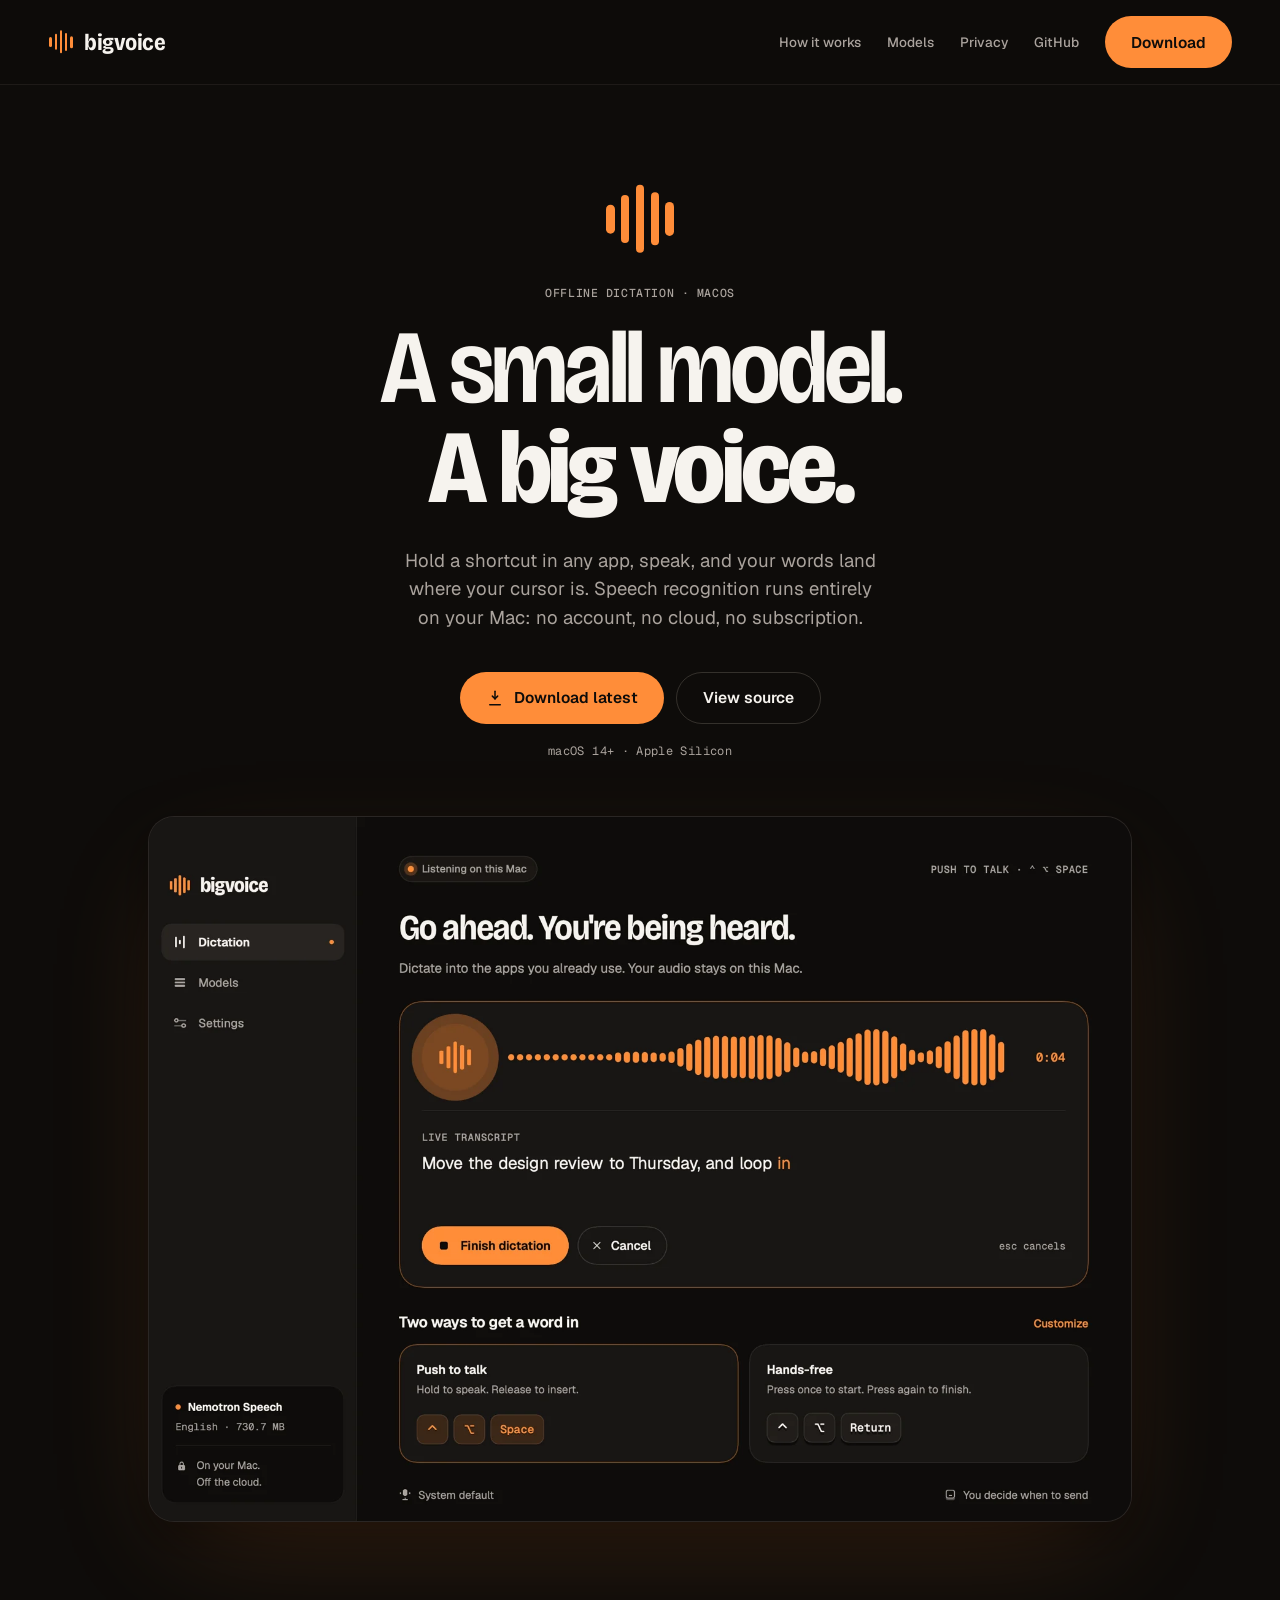
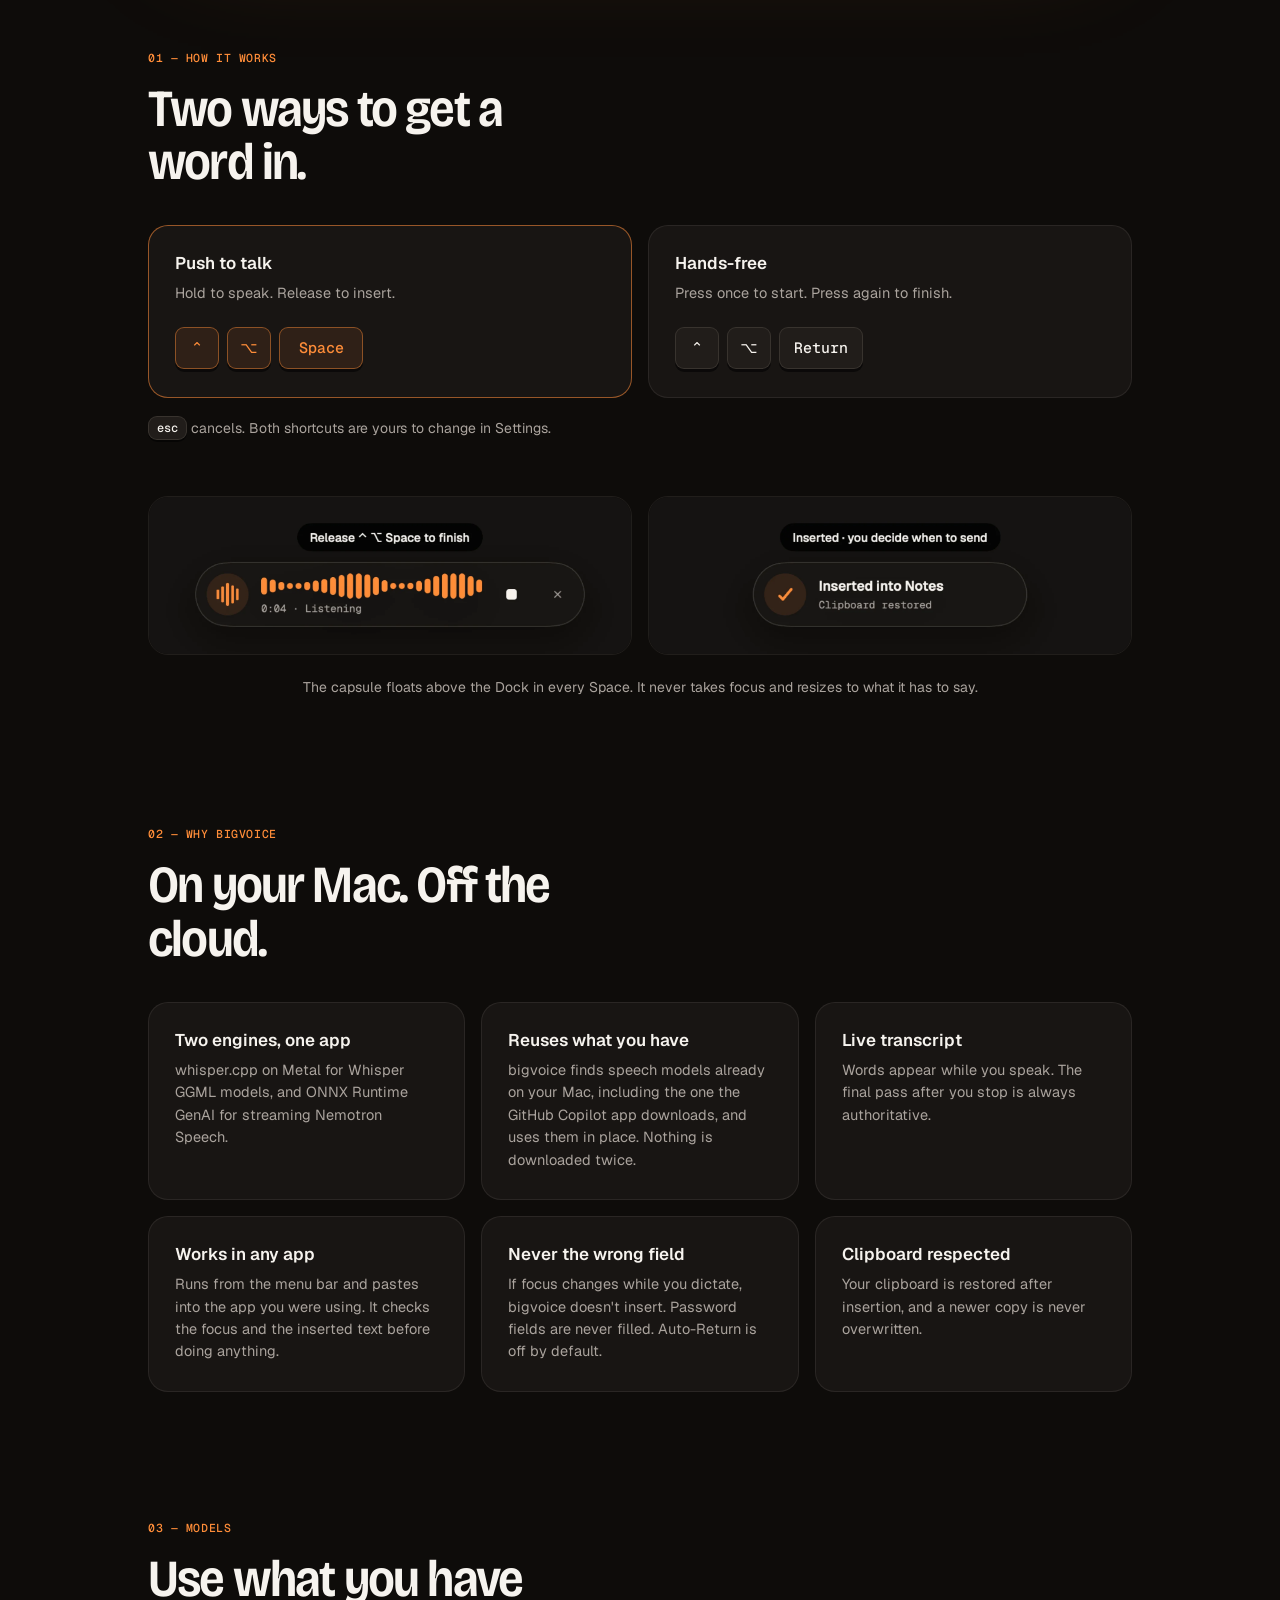
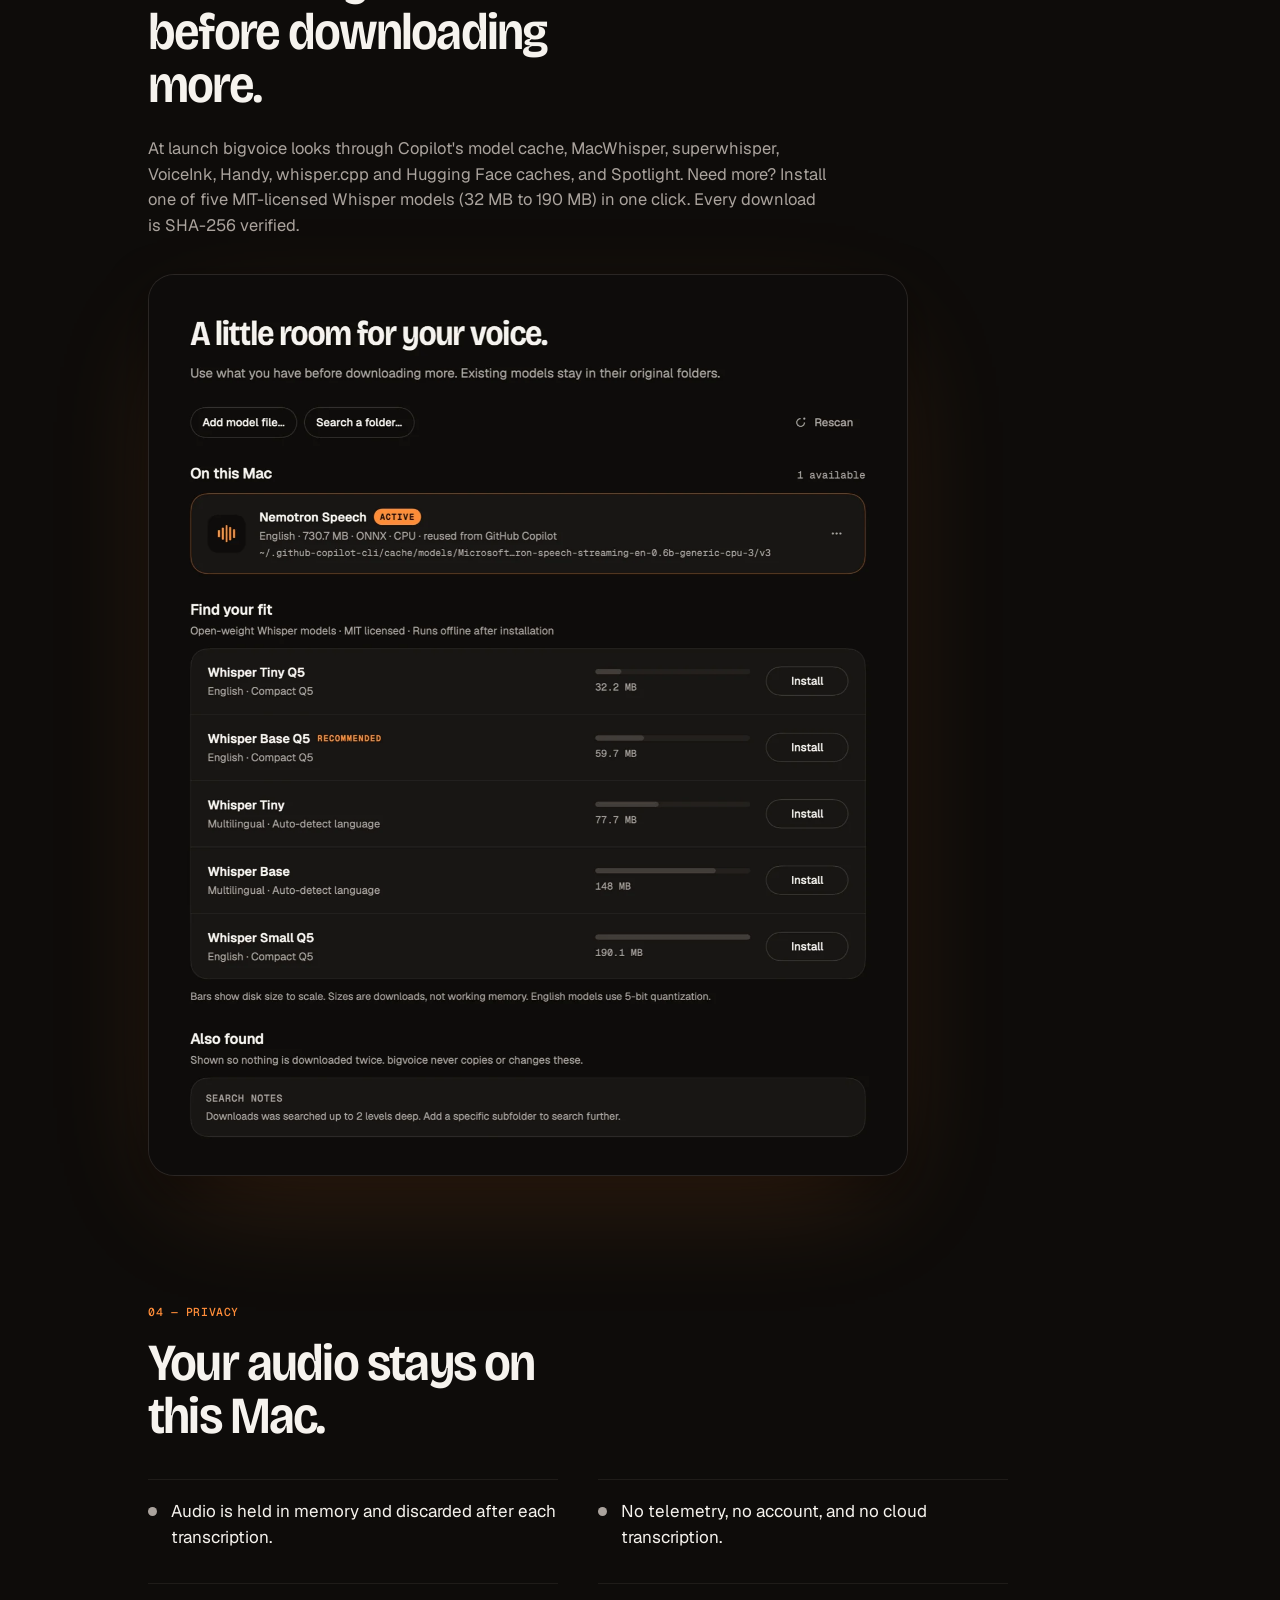
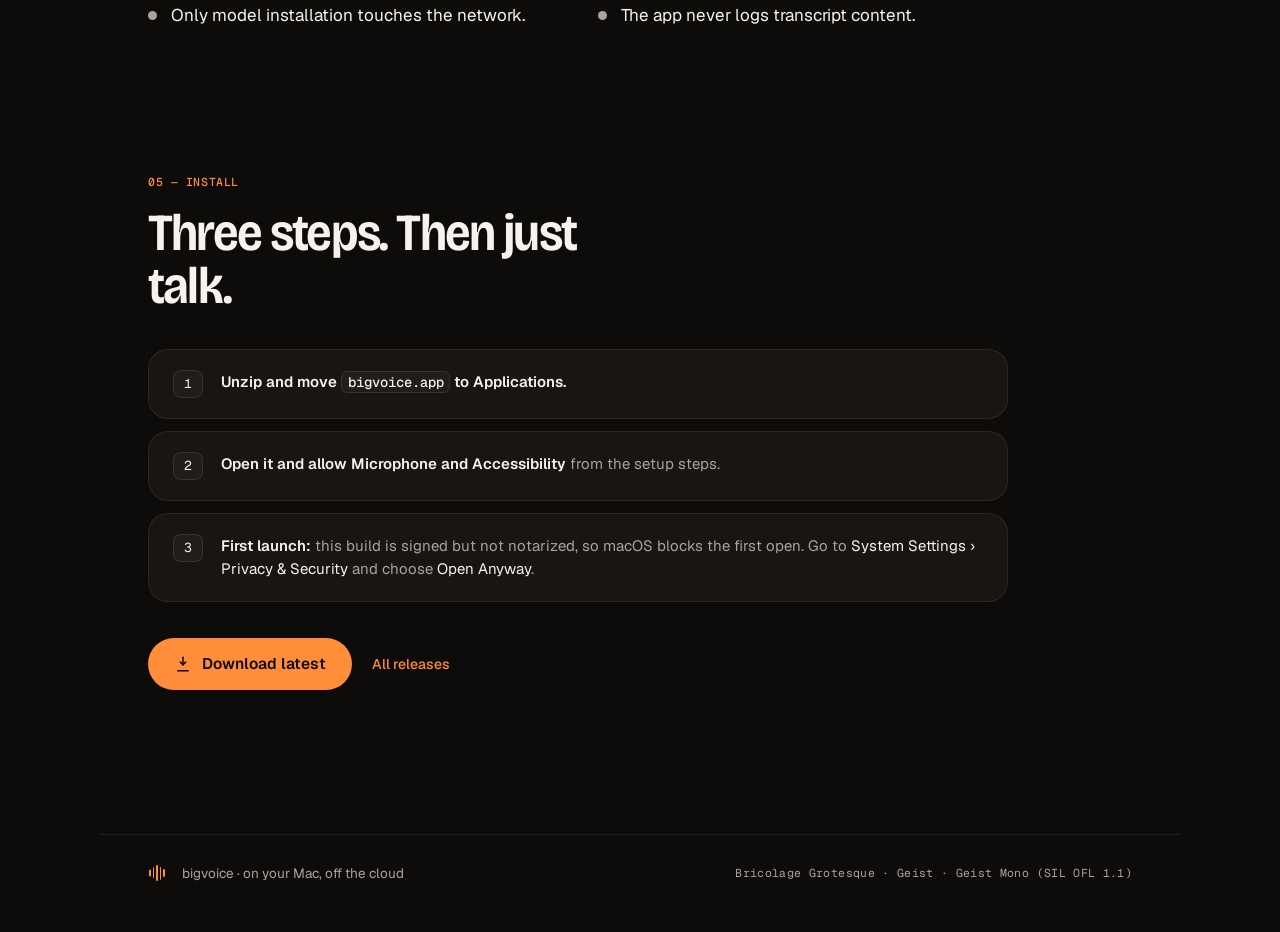
==== docs/index.html @ e7873ea7 "docs: add bigvoice landing page for GitHub Pages Brand system V2 on the web: warm dark, Signal orang" ====
<!doctype html>
<html lang="en">
<head>
<meta charset="utf-8">
<meta name="viewport" content="width=device-width, initial-scale=1">
<title>bigvoice · Offline dictation for macOS</title>
<meta name="description" content="A small model. A big voice. Native, offline dictation for macOS. Speech recognition runs entirely on your Mac: no account, no cloud, no subscription.">
<meta name="theme-color" content="#0E0C0A">
<meta property="og:title" content="bigvoice · A small model. A big voice.">
<meta property="og:description" content="Native, offline dictation for macOS. No account, no cloud, no subscription.">
<meta property="og:image" content="https://promptclickrun.github.io/bigvoice/img/dictation-listening.webp">
<meta property="og:type" content="website">
<link rel="icon" href="favicon.svg" type="image/svg+xml">
<link rel="preload" href="fonts/BricolageGrotesque-Variable.ttf" as="font" type="font/ttf" crossorigin>
<link rel="preload" href="fonts/Geist-Variable.ttf" as="font" type="font/ttf" crossorigin>
<link rel="stylesheet" href="style.css">
</head>
<body>
<header class="top">
  <a class="brand" href="./" aria-label="bigvoice home">
    <span class="mark mark--sm" aria-hidden="true"><i></i><i></i><i></i><i></i><i></i></span>
    <span class="wordmark">bigvoice</span>
  </a>
  <nav class="top-nav" aria-label="Page">
    <a href="#how">How it works</a>
    <a href="#models">Models</a>
    <a href="#privacy">Privacy</a>
    <a href="https://github.com/promptclickrun/bigvoice">GitHub</a>
    <a class="btn btn--primary btn--nav" data-download data-short href="https://github.com/promptclickrun/bigvoice/releases/latest">Download</a>
  </nav>
</header>

<main>
  <section class="hero">
    <div class="hero-mark mark mark--xl" data-mark aria-hidden="true"><i></i><i></i><i></i><i></i><i></i></div>
    <p class="eyebrow">Offline dictation · macOS</p>
    <h1>A small model.<br><span class="loud">A big voice.</span></h1>
    <p class="lede">Hold a shortcut in any app, speak, and your words land where your cursor is. Speech recognition runs entirely on your Mac: no account, no cloud, no subscription.</p>

    <div class="cta">
      <a class="btn btn--primary" id="download" href="https://github.com/promptclickrun/bigvoice/releases/latest" data-state="idle">
        <svg class="ico" viewBox="0 0 24 24" aria-hidden="true"><rect x="11" y="2" width="2" height="12" rx="1"/><rect x="11" y="7" width="2" height="7" rx="1" transform="rotate(45 12 13)"/><rect x="11" y="7" width="2" height="7" rx="1" transform="rotate(-45 12 13)"/><rect x="4" y="20" width="16" height="2" rx="1"/></svg>
        <span>Download latest</span>
      </a>
      <a class="btn btn--outline" href="https://github.com/promptclickrun/bigvoice">View source</a>
    </div>
    <p class="meta mono" id="release-meta">macOS 14+ · Apple Silicon</p>
  </section>

  <section class="shot">
    <picture>
      <img src="img/dictation-listening.webp" width="1600" height="1147" alt="The bigvoice window while listening: a live orange waveform, a 0:04 timer, and the live transcript with the newest word in orange.">
    </picture>
  </section>

  <section class="section" id="how">
    <p class="kicker mono">01 — How it works</p>
    <h2>Two ways to get a word in.</h2>
    <div class="cards two">
      <article class="card card--active">
        <h3>Push to talk</h3>
        <p>Hold to speak. Release to insert.</p>
        <div class="keys"><kbd class="on">⌃</kbd><kbd class="on">⌥</kbd><kbd class="on wide">Space</kbd></div>
      </article>
      <article class="card">
        <h3>Hands-free</h3>
        <p>Press once to start. Press again to finish.</p>
        <div class="keys"><kbd>⌃</kbd><kbd>⌥</kbd><kbd class="wide">Return</kbd></div>
      </article>
    </div>
    <p class="note"><kbd class="sm">esc</kbd> cancels. Both shortcuts are yours to change in Settings.</p>

    <figure class="capsules">
      <img src="img/capsule-listening.webp" width="1600" height="521" loading="lazy" alt="The floating capsule while listening, with live orange bars and a 0:04 timer.">
      <img src="img/capsule-done.webp" width="1600" height="521" loading="lazy" alt="The floating capsule after delivery, with a check mark.">
      <figcaption>The capsule floats above the Dock in every Space. It never takes focus and resizes to what it has to say.</figcaption>
    </figure>
  </section>

  <section class="section">
    <p class="kicker mono">02 — Why bigvoice</p>
    <h2>On your Mac. Off the cloud.</h2>
    <div class="cards three">
      <article class="card">
        <h3>Two engines, one app</h3>
        <p>whisper.cpp on Metal for Whisper GGML models, and ONNX Runtime GenAI for streaming Nemotron Speech.</p>
      </article>
      <article class="card">
        <h3>Reuses what you have</h3>
        <p>bigvoice finds speech models already on your Mac, including the one the GitHub Copilot app downloads, and uses them in place. Nothing is downloaded twice.</p>
      </article>
      <article class="card">
        <h3>Live transcript</h3>
        <p>Words appear while you speak. The final pass after you stop is always authoritative.</p>
      </article>
      <article class="card">
        <h3>Works in any app</h3>
        <p>Runs from the menu bar and pastes into the app you were using. It checks the focus and the inserted text before doing anything.</p>
      </article>
      <article class="card">
        <h3>Never the wrong field</h3>
        <p>If focus changes while you dictate, bigvoice doesn't insert. Password fields are never filled. Auto-Return is off by default.</p>
      </article>
      <article class="card">
        <h3>Clipboard respected</h3>
        <p>Your clipboard is restored after insertion, and a newer copy is never overwritten.</p>
      </article>
    </div>
  </section>

  <section class="section" id="models">
    <p class="kicker mono">03 — Models</p>
    <h2>Use what you have before downloading more.</h2>
    <p class="body">At launch bigvoice looks through Copilot's model cache, MacWhisper, superwhisper, VoiceInk, Handy, whisper.cpp and Hugging Face caches, and Spotlight. Need more? Install one of five MIT-licensed Whisper models (32 MB to 190 MB) in one click. Every download is SHA-256 verified.</p>
    <div class="shot shot--inset">
      <img src="img/models-full.webp" width="1348" height="1600" loading="lazy" alt="The bigvoice Models page: a model already on this Mac and a catalog of Whisper models with disk sizes drawn to scale.">
    </div>
  </section>

  <section class="section" id="privacy">
    <p class="kicker mono">04 — Privacy</p>
    <h2>Your audio stays on this Mac.</h2>
    <ul class="facts">
      <li><span class="dot" aria-hidden="true"></span>Audio is held in memory and discarded after each transcription.</li>
      <li><span class="dot" aria-hidden="true"></span>No telemetry, no account, and no cloud transcription.</li>
      <li><span class="dot" aria-hidden="true"></span>Only model installation touches the network.</li>
      <li><span class="dot" aria-hidden="true"></span>The app never logs transcript content.</li>
    </ul>
  </section>

  <section class="section install" id="install">
    <p class="kicker mono">05 — Install</p>
    <h2>Three steps. Then just talk.</h2>
    <ol class="steps">
      <li><span class="n mono">1</span><div><strong>Unzip and move <code>bigvoice.app</code> to Applications.</strong></div></li>
      <li><span class="n mono">2</span><div><strong>Open it and allow Microphone and Accessibility</strong> from the setup steps.</div></li>
      <li><span class="n mono">3</span><div><strong>First launch:</strong> this build is signed but not notarized, so macOS blocks the first open. Go to <em>System Settings › Privacy &amp; Security</em> and choose <em>Open Anyway</em>.</div></li>
    </ol>
    <div class="cta cta--center">
      <a class="btn btn--primary" data-download href="https://github.com/promptclickrun/bigvoice/releases/latest">
        <svg class="ico" viewBox="0 0 24 24" aria-hidden="true"><rect x="11" y="2" width="2" height="12" rx="1"/><rect x="11" y="7" width="2" height="7" rx="1" transform="rotate(45 12 13)"/><rect x="11" y="7" width="2" height="7" rx="1" transform="rotate(-45 12 13)"/><rect x="4" y="20" width="16" height="2" rx="1"/></svg>
        <span>Download latest</span>
      </a>
      <a class="link" href="https://github.com/promptclickrun/bigvoice/releases">All releases</a>
    </div>
  </section>
</main>

<footer class="foot">
  <span class="mark mark--xs" aria-hidden="true"><i></i><i></i><i></i><i></i><i></i></span>
  <span>bigvoice · on your Mac, off the cloud</span>
  <span class="mono dim">Bricolage Grotesque · Geist · Geist Mono (SIL OFL 1.1)</span>
</footer>

<script src="app.js" defer></script>
</body>
</html>
---- docs/style.css ----
/* bigvoice brand & interface system V2 — web rendition.
   Warm dark. One loud color: if something is orange, something is listening. */

@font-face { font-family: "Bricolage Grotesque"; src: url("fonts/BricolageGrotesque-Variable.ttf") format("truetype"); font-weight: 200 800; font-stretch: 75% 100%; font-display: swap; }
@font-face { font-family: "Geist"; src: url("fonts/Geist-Variable.ttf") format("truetype"); font-weight: 100 900; font-display: swap; }
@font-face { font-family: "Geist Mono"; src: url("fonts/GeistMono-Variable.ttf") format("truetype"); font-weight: 100 900; font-display: swap; }

:root {
  --ink: #0E0C0A;
  --char: #181513;
  --surface: #211D1A;
  --stone: #AAA39D;
  --paper: #F6F3EE;
  --signal: #FF8D39;
  --line-07: rgba(255, 240, 220, .07);
  --line-08: rgba(255, 240, 220, .08);
  --line-10: rgba(255, 240, 220, .10);
  --line-16: rgba(255, 240, 220, .16);
  --swell: cubic-bezier(.2, .8, .2, 1);
  --settle: cubic-bezier(.3, .7, .4, 1);
  --hush: cubic-bezier(.4, 0, 1, 1);
  --display: "Bricolage Grotesque", system-ui, sans-serif;
  --ui: "Geist", system-ui, sans-serif;
  --mono: "Geist Mono", ui-monospace, SFMono-Regular, Menlo, monospace;
  --max: 1080px;
}

* { box-sizing: border-box; }
html { background: var(--ink); color-scheme: dark; scroll-behavior: smooth; }
body { margin: 0; background: var(--ink); color: var(--paper); font: 400 16px/1.55 var(--ui); -webkit-font-smoothing: antialiased; }
a { color: var(--signal); text-decoration: none; transition: color .3s ease; }
a:hover { color: var(--paper); }
::selection { background: var(--signal); color: var(--ink); }
img { display: block; max-width: 100%; height: auto; }
code { font: 500 .92em var(--mono); background: var(--surface); border: 1px solid var(--line-10); border-radius: 6px; padding: .08em .4em; }
.mono { font-family: var(--mono); }
.dim { color: var(--stone); }
:focus-visible { outline: 2px solid var(--signal); outline-offset: 3px; border-radius: 8px; }

/* ---------- The mark: five rounded bars. bar .11 · gap .085 · dot .38 ---------- */
.mark { --s: 32px; position: relative; display: inline-block; width: var(--s); height: var(--s); flex: none; }
.mark i {
  position: absolute; top: 50%; background: var(--signal);
  width: calc(var(--s) * .11); border-radius: 999px;
  left: calc(var(--s) * (.055 + var(--n) * .195));
  height: calc(var(--s) * .9 * var(--p)); transform: translateY(-50%);
  transition: all .56s var(--swell); transition-delay: calc(var(--n) * 28ms);
}
.mark i:nth-child(1) { --n: 0; --p: .42; }
.mark i:nth-child(2) { --n: 1; --p: .7; }
.mark i:nth-child(3) { --n: 2; --p: 1; }
.mark i:nth-child(4) { --n: 3; --p: .78; }
.mark i:nth-child(5) { --n: 4; --p: .5; }
.mark--xs { --s: 18px; }
.mark--sm { --s: 26px; }
.mark--xl { --s: 76px; }

/* Idle is a closed dot; listening opens into the five-bar profile. */
.hero-mark i { left: calc(var(--s) * .31); width: calc(var(--s) * .38); height: calc(var(--s) * .38); opacity: 0; }
.hero-mark i:nth-child(3) { opacity: 1; }
.hero-mark.is-open i, .hero-mark.is-listening i { left: calc(var(--s) * (.055 + var(--n) * .195)); width: calc(var(--s) * .11); height: calc(var(--s) * .9 * var(--p)); opacity: 1; }
@keyframes level { 0%,100% { transform: translateY(-50%) scaleY(1); } 50% { transform: translateY(-50%) scaleY(.55); } }
.hero-mark.is-listening i { animation: level .9s var(--swell) infinite; animation-delay: calc(var(--n) * -170ms); }
.btn--nav { height: 36px; padding: 0 16px; font-size: 13.5px; }

/* ---------- Header ---------- */
.top { position: sticky; top: 0; z-index: 10; display: flex; align-items: center; justify-content: space-between; gap: 24px;
  padding: 16px clamp(20px, 5vw, 48px); background: rgba(14, 12, 10, .82); backdrop-filter: blur(14px); -webkit-backdrop-filter: blur(14px);
  border-bottom: 1px solid var(--line-07); }
.brand { display: flex; align-items: center; gap: 10px; color: var(--paper); }
.wordmark { font: 700 23px/1 var(--display); font-stretch: 88%; letter-spacing: -.02em; }
.top-nav { display: flex; align-items: center; gap: 26px; font: 500 13.5px var(--ui); }
.top-nav a:not(.btn) { color: var(--stone); }
.top-nav a:hover { color: var(--paper); }

/* ---------- Hero ---------- */
main { max-width: var(--max); margin: 0 auto; padding: 0 clamp(20px, 5vw, 48px); }
.hero { text-align: center; padding: clamp(48px, 8vw, 96px) 0 56px; display: flex; flex-direction: column; align-items: center; }
.hero-mark { margin-bottom: 28px; }
.eyebrow, .kicker { font: 500 11.5px var(--mono); letter-spacing: .05em; text-transform: uppercase; color: var(--stone); margin: 0 0 18px; }
.kicker { color: var(--signal); }
h1 { font-family: var(--display); font-weight: 620; font-stretch: 90%; font-size: clamp(48px, 9vw, 104px); line-height: .96; letter-spacing: -.035em; margin: 0; }
h1 .loud { font-weight: 800; }
.lede { max-width: 34em; text-wrap: balance; margin: 28px auto 0; color: var(--stone); font-size: clamp(16px, 1.8vw, 18.5px); }

.cta { display: flex; gap: 12px; flex-wrap: wrap; justify-content: center; align-items: center; margin-top: 40px; }
.btn { display: inline-flex; align-items: center; gap: 10px; height: 52px; padding: 0 26px; border-radius: 999px;
  font: 600 15.5px var(--ui); transition: transform .18s var(--hush), background .3s ease, color .3s ease, border-color .3s ease; }
.btn:active { transform: scale(.97); }
.btn--primary { background: var(--signal); color: var(--ink); }
.btn--primary:hover { color: var(--ink); background: #ff9b52; }
.btn--outline { border: 1px solid var(--line-16); color: var(--paper); }
.btn--outline:hover { background: rgba(255, 240, 220, .06); color: var(--paper); }
.ico { width: 18px; height: 18px; fill: currentColor; }
.ico rect { transition: transform .5s var(--swell); }
.btn--primary:hover .ico rect:not(:last-child) { transform: translateY(3px); }
.btn--primary:hover .ico rect:nth-child(2) { transform: translateY(3px) rotate(45deg); transform-origin: 12px 13px; }
.btn--primary:hover .ico rect:nth-child(3) { transform: translateY(3px) rotate(-45deg); transform-origin: 12px 13px; }
.meta { margin: 18px 0 0; font-size: 12px; color: var(--stone); letter-spacing: .03em; }
.link { font: 500 14px var(--ui); padding: 0 8px; }

/* ---------- Screens ---------- */
.shot { border-radius: 26px; overflow: hidden; border: 1px solid var(--line-08); background: var(--char);
  box-shadow: 0 40px 120px -30px rgba(255, 141, 57, .18), 0 14px 40px rgba(0, 0, 0, .5); }
.shot--inset { margin-top: 36px; max-width: 760px; }

/* ---------- Sections ---------- */
.section { padding: clamp(80px, 11vw, 128px) 0 0; }
h2 { font-family: var(--display); font-weight: 620; font-stretch: 90%; font-size: clamp(32px, 5vw, 52px); line-height: 1.02; letter-spacing: -.035em; margin: 0 0 36px; max-width: 16ch; }
h3 { font: 600 17px/1.3 var(--ui); margin: 0 0 8px; }
.body { color: var(--stone); max-width: 680px; font-size: 16.5px; margin: -12px 0 0; }

.cards { display: grid; gap: 16px; }
.cards.two { grid-template-columns: repeat(2, 1fr); }
.cards.three { grid-template-columns: repeat(3, 1fr); }
.card { background: var(--char); border: 1px solid var(--line-08); border-radius: 20px; padding: 26px 26px 28px;
  transition: border-color .34s var(--settle), transform .34s var(--settle); }
.card p { margin: 0; color: var(--stone); font-size: 14.5px; }
.card:hover { border-color: var(--line-16); }
.card--active { border-color: rgba(255, 141, 57, .55); }

.keys { display: flex; gap: 8px; margin-top: 22px; }
kbd { display: inline-grid; place-items: center; min-width: 44px; height: 42px; padding: 0 12px; border-radius: 9px;
  font: 500 15px var(--mono); color: var(--paper); background: var(--surface); border: 1px solid var(--line-10);
  box-shadow: 0 3px 0 rgba(0, 0, 0, .55); font-family: system-ui, var(--mono); }
kbd.wide { font-family: var(--mono); min-width: 84px; }
kbd.on { color: var(--signal); border-color: rgba(255, 141, 57, .45); background: rgba(255, 141, 57, .1); }
kbd.sm { min-width: 0; height: 24px; padding: 0 8px; font: 500 12px var(--mono); box-shadow: 0 2px 0 rgba(0,0,0,.55); vertical-align: 1px; }
.note { color: var(--stone); font-size: 14px; margin: 18px 0 0; }

.capsules { margin: 56px 0 0; display: grid; grid-template-columns: 1fr 1fr; gap: 16px; }
.capsules img { border-radius: 20px; border: 1px solid var(--line-08); }
.capsules figcaption { grid-column: 1 / -1; color: var(--stone); font-size: 14px; text-align: center; margin-top: 6px; }

.facts { list-style: none; padding: 0; margin: 0; display: grid; grid-template-columns: 1fr 1fr; gap: 14px 40px; max-width: 860px; }
.facts li { display: flex; gap: 14px; align-items: baseline; font-size: 17px; padding: 18px 0; border-top: 1px solid var(--line-07); }
.facts .dot { width: 9px; height: 9px; border-radius: 50%; background: var(--stone); flex: none; transform: translateY(-1px); }

.steps { list-style: none; padding: 0; margin: 0; display: grid; gap: 12px; max-width: 860px; }
.steps li { display: flex; gap: 18px; align-items: flex-start; background: var(--char); border: 1px solid var(--line-08); border-radius: 20px; padding: 20px 24px; color: var(--stone); font-size: 15px; }
.steps strong { color: var(--paper); font-weight: 600; }
.steps em { font-style: normal; color: var(--paper); }
.steps .n { flex: none; width: 30px; height: 28px; display: grid; place-items: center; border-radius: 8px; background: var(--surface); border: 1px solid var(--line-10); color: var(--paper); font-size: 13px; }
.cta--center { justify-content: flex-start; margin-top: 36px; }

.foot { max-width: var(--max); margin: clamp(96px, 12vw, 144px) auto 0; padding: 28px clamp(20px, 5vw, 48px) 48px; border-top: 1px solid var(--line-07);
  display: flex; flex-wrap: wrap; align-items: center; gap: 12px 16px; color: var(--stone); font-size: 13.5px; }
.foot .mono { margin-left: auto; font-size: 11.5px; letter-spacing: .03em; }

/* ---------- Page arrival: Settle, opacity + 14px rise ---------- */
@keyframes settle { from { opacity: 0; transform: translateY(14px); } to { opacity: 1; transform: none; } }
.hero > *, .shot { animation: settle .34s var(--settle) both; }
.hero > :nth-child(2) { animation-delay: .04s; } .hero > :nth-child(3) { animation-delay: .08s; }
.hero > :nth-child(4) { animation-delay: .12s; } .hero > :nth-child(5) { animation-delay: .16s; }
.hero > :nth-child(6), .shot { animation-delay: .2s; }

@media (max-width: 860px) {
  .cards.three { grid-template-columns: 1fr 1fr; }
  .top-nav a:not(.btn) { display: none; }
}
@media (max-width: 600px) {
  .cards.two, .cards.three, .capsules, .facts { grid-template-columns: 1fr; }
  .shot { border-radius: 18px; }
  .foot .mono { margin-left: 0; }
}
@media (prefers-reduced-motion: reduce) {
  *, *::before, *::after { animation-duration: .15s !important; animation-delay: 0s !important; transition-duration: .15s !important; transition-delay: 0s !important; }
  html { scroll-behavior: auto; }
}
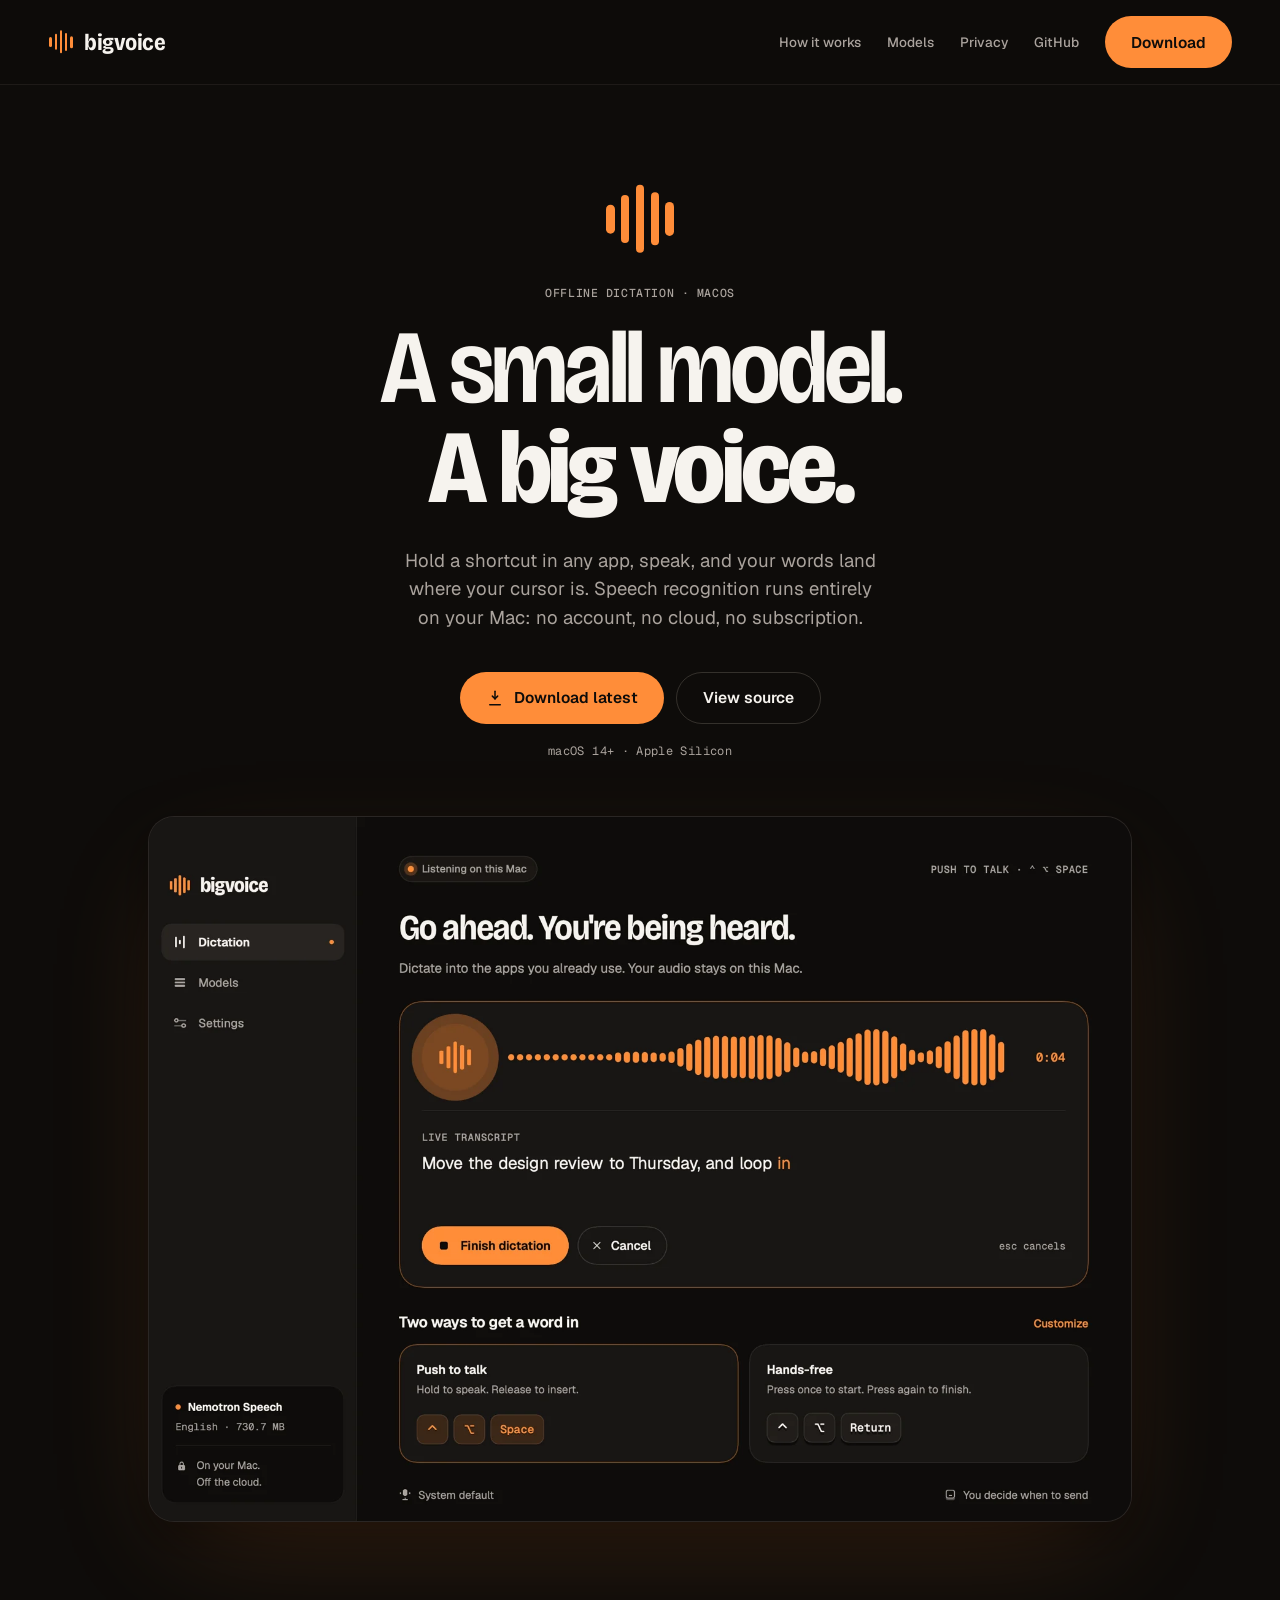
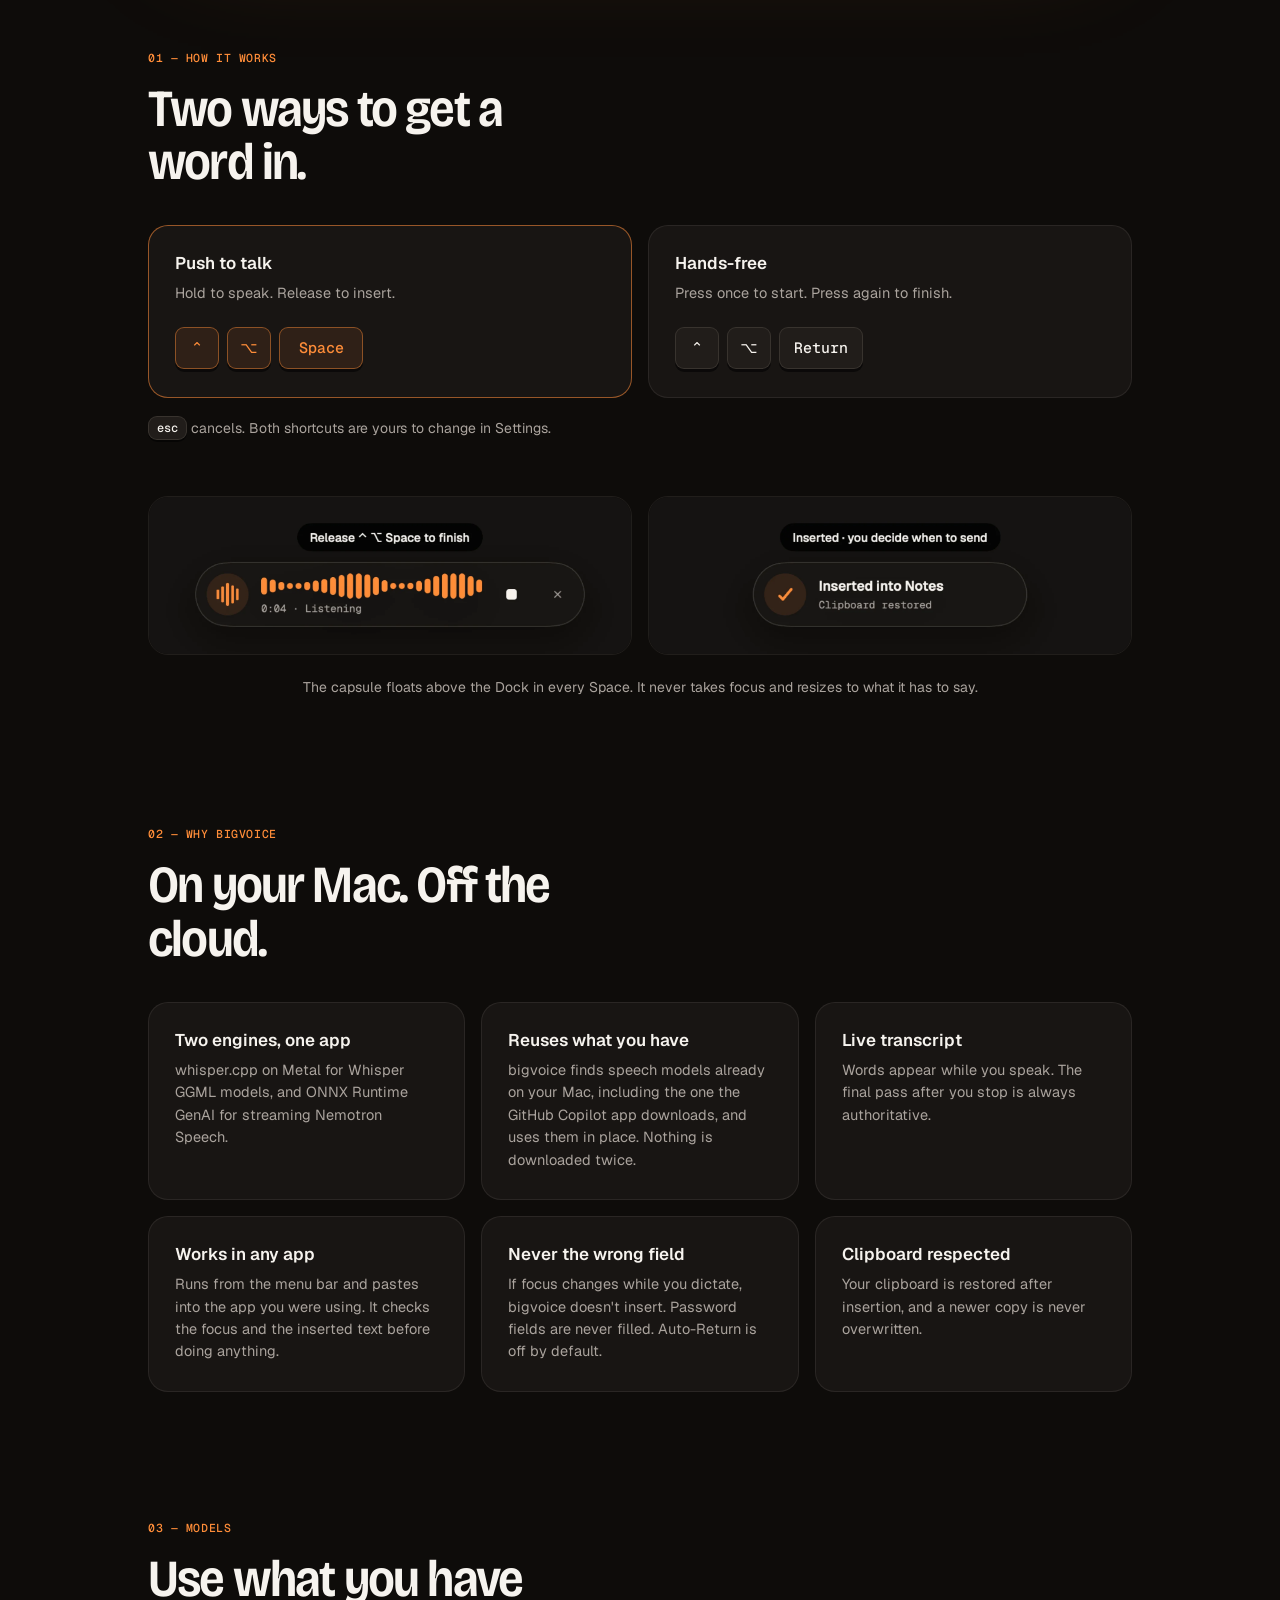
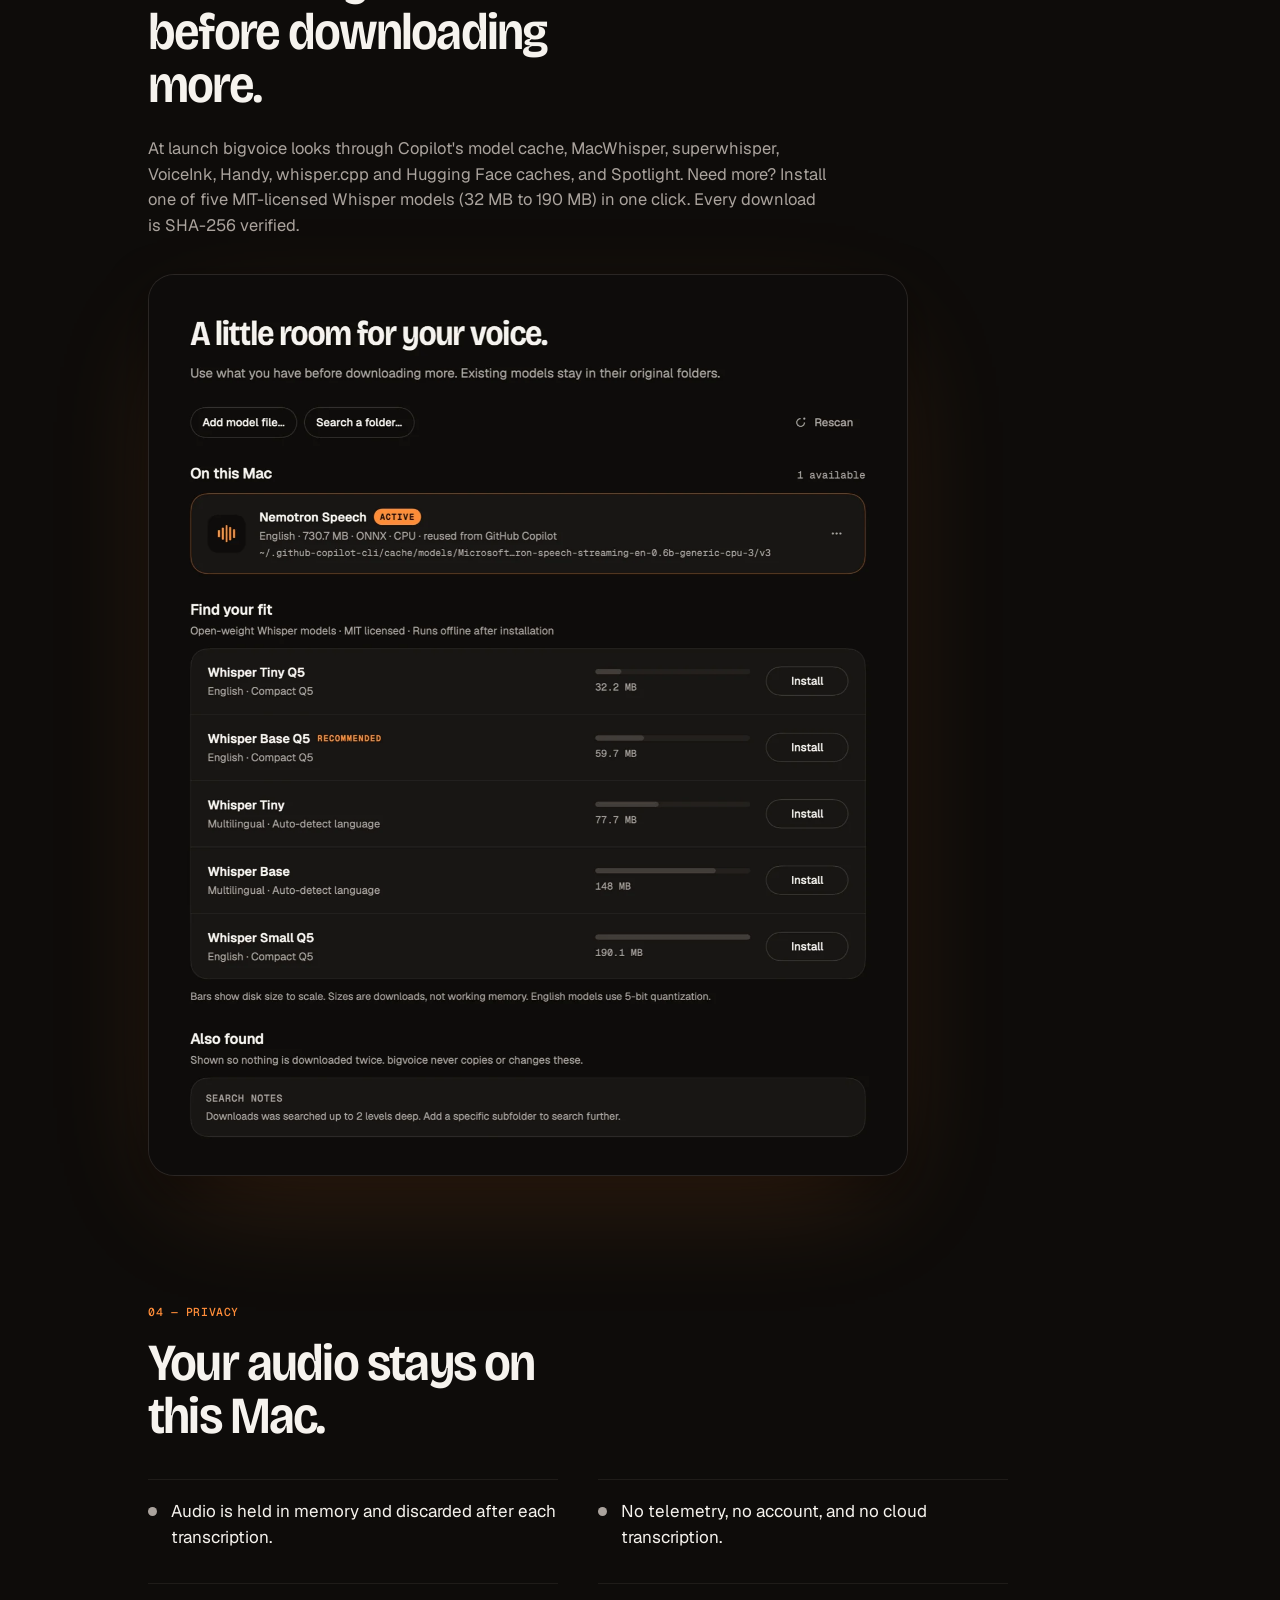
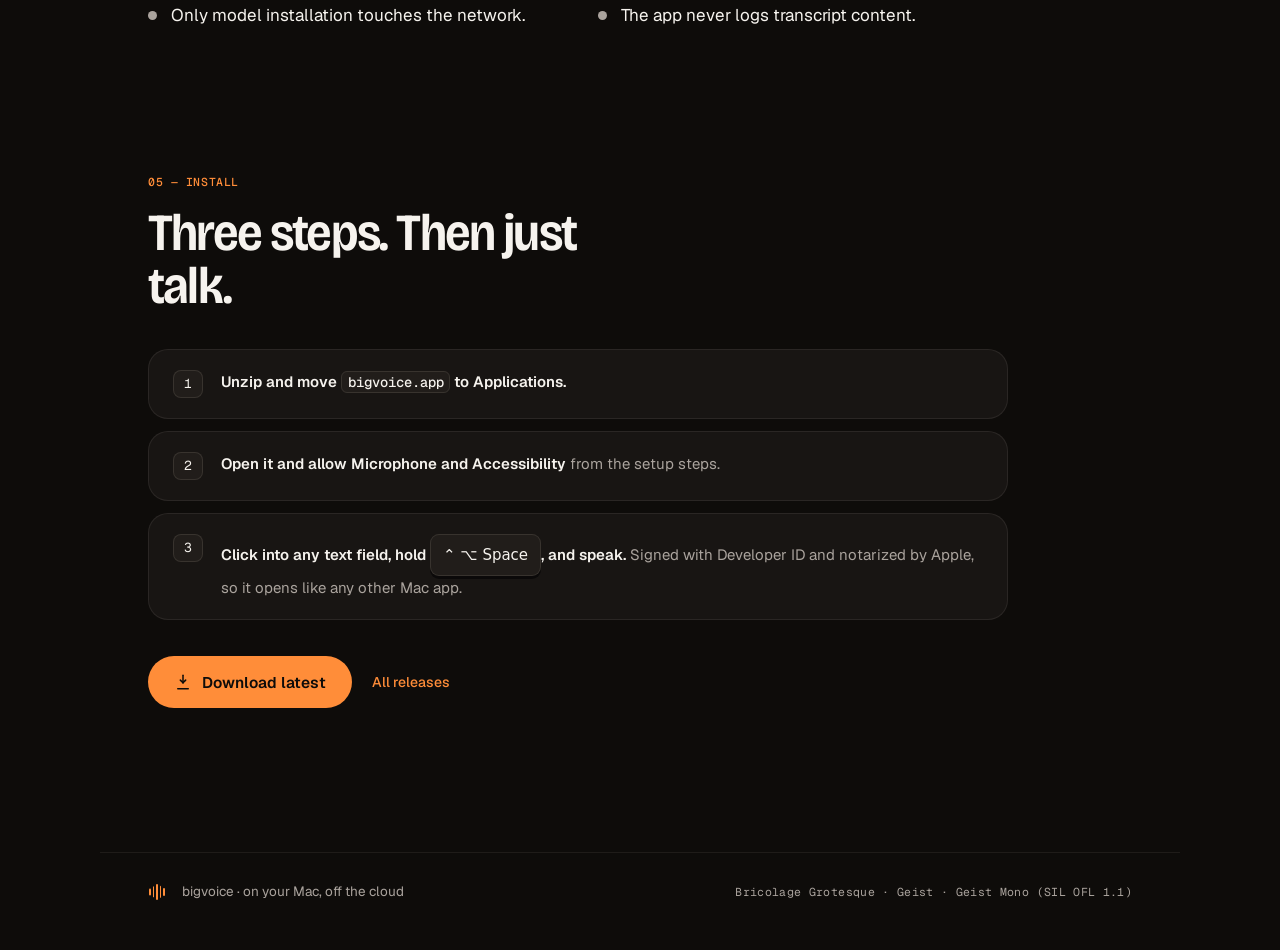
==== commit 0670a84a: "bigvoice 1.1.1: Xcode build, Developer ID signing, notarization - build-app.sh builds with xcodebuil" ====
--- a/docs/index.html
+++ b/docs/index.html
@@ -134,7 +134,7 @@
     <ol class="steps">
       <li><span class="n mono">1</span><div><strong>Unzip and move <code>bigvoice.app</code> to Applications.</strong></div></li>
       <li><span class="n mono">2</span><div><strong>Open it and allow Microphone and Accessibility</strong> from the setup steps.</div></li>
-      <li><span class="n mono">3</span><div><strong>First launch:</strong> this build is signed but not notarized, so macOS blocks the first open. Go to <em>System Settings › Privacy &amp; Security</em> and choose <em>Open Anyway</em>.</div></li>
+      <li><span class="n mono">3</span><div><strong>Click into any text field, hold <kbd>⌃ ⌥ Space</kbd>, and speak.</strong> Signed with Developer ID and notarized by Apple, so it opens like any other Mac app.</div></li>
     </ol>
     <div class="cta cta--center">
       <a class="btn btn--primary" data-download href="https://github.com/promptclickrun/bigvoice/releases/latest">
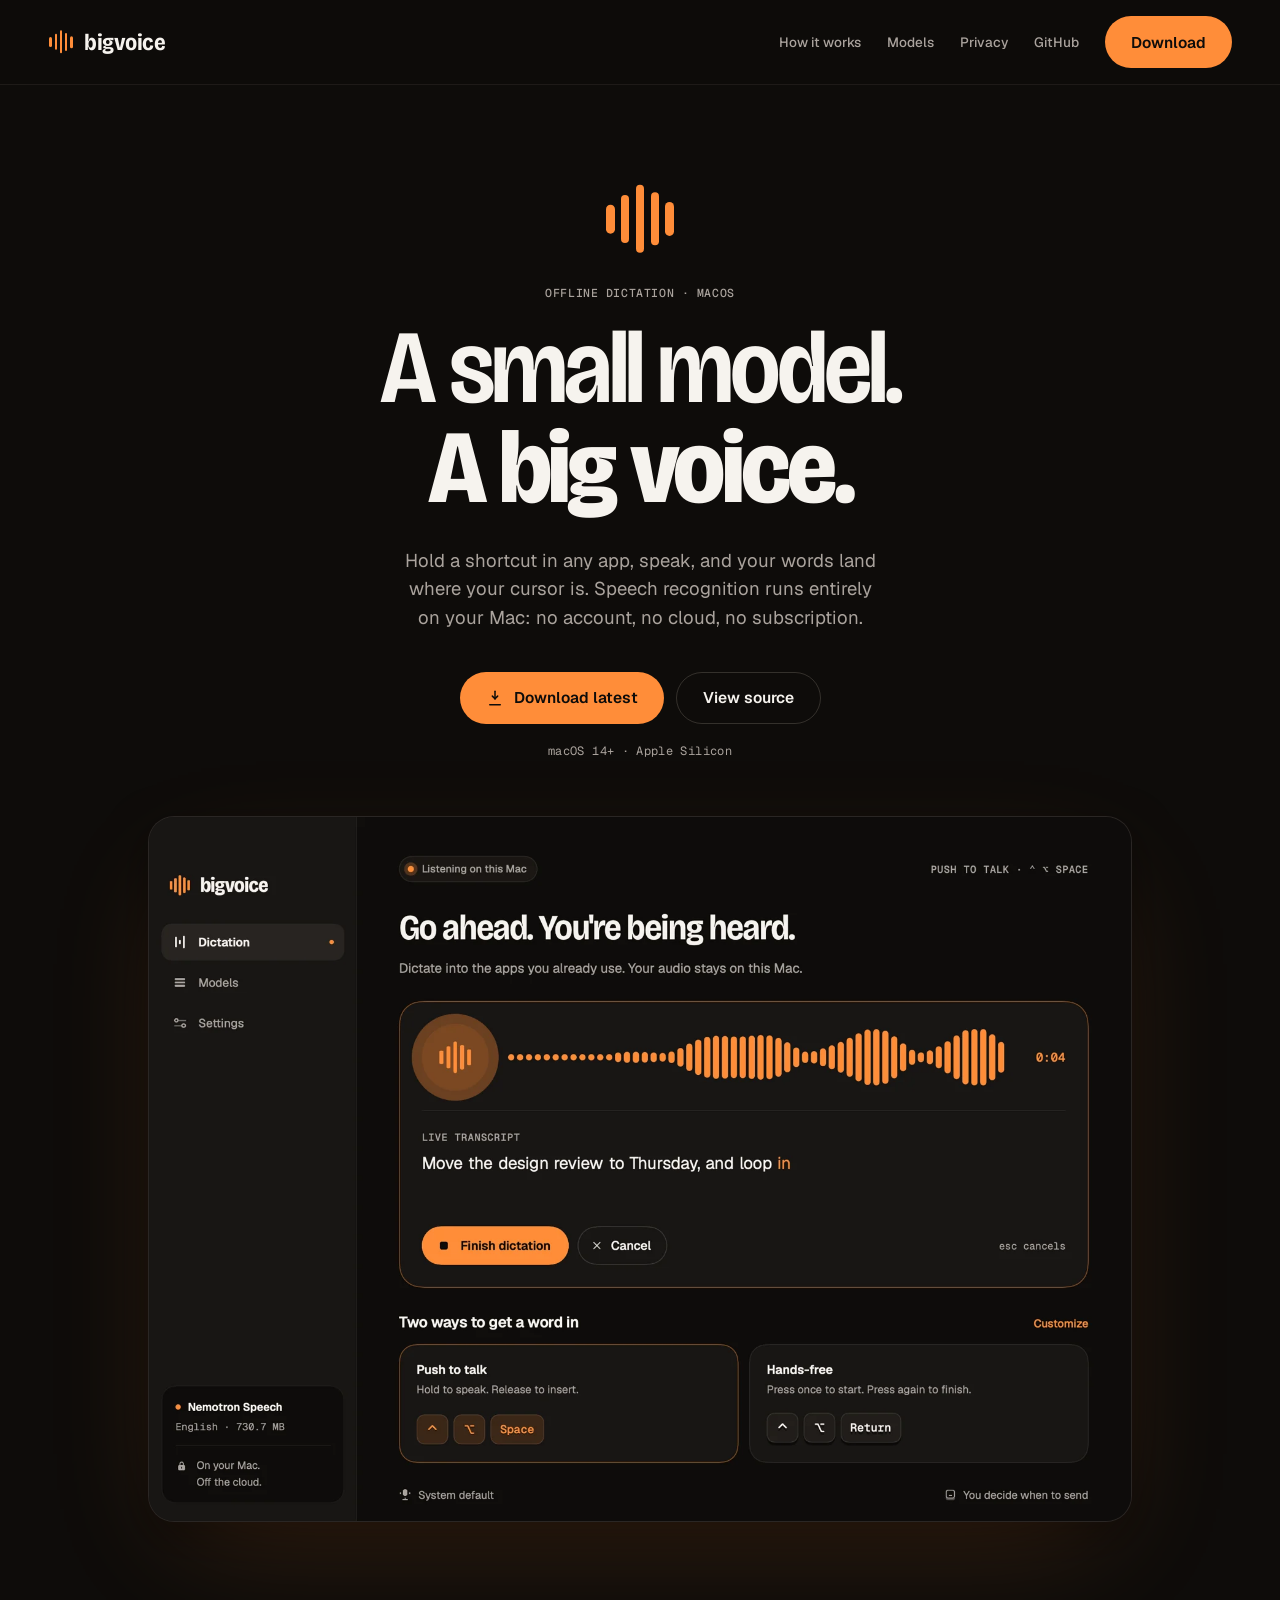
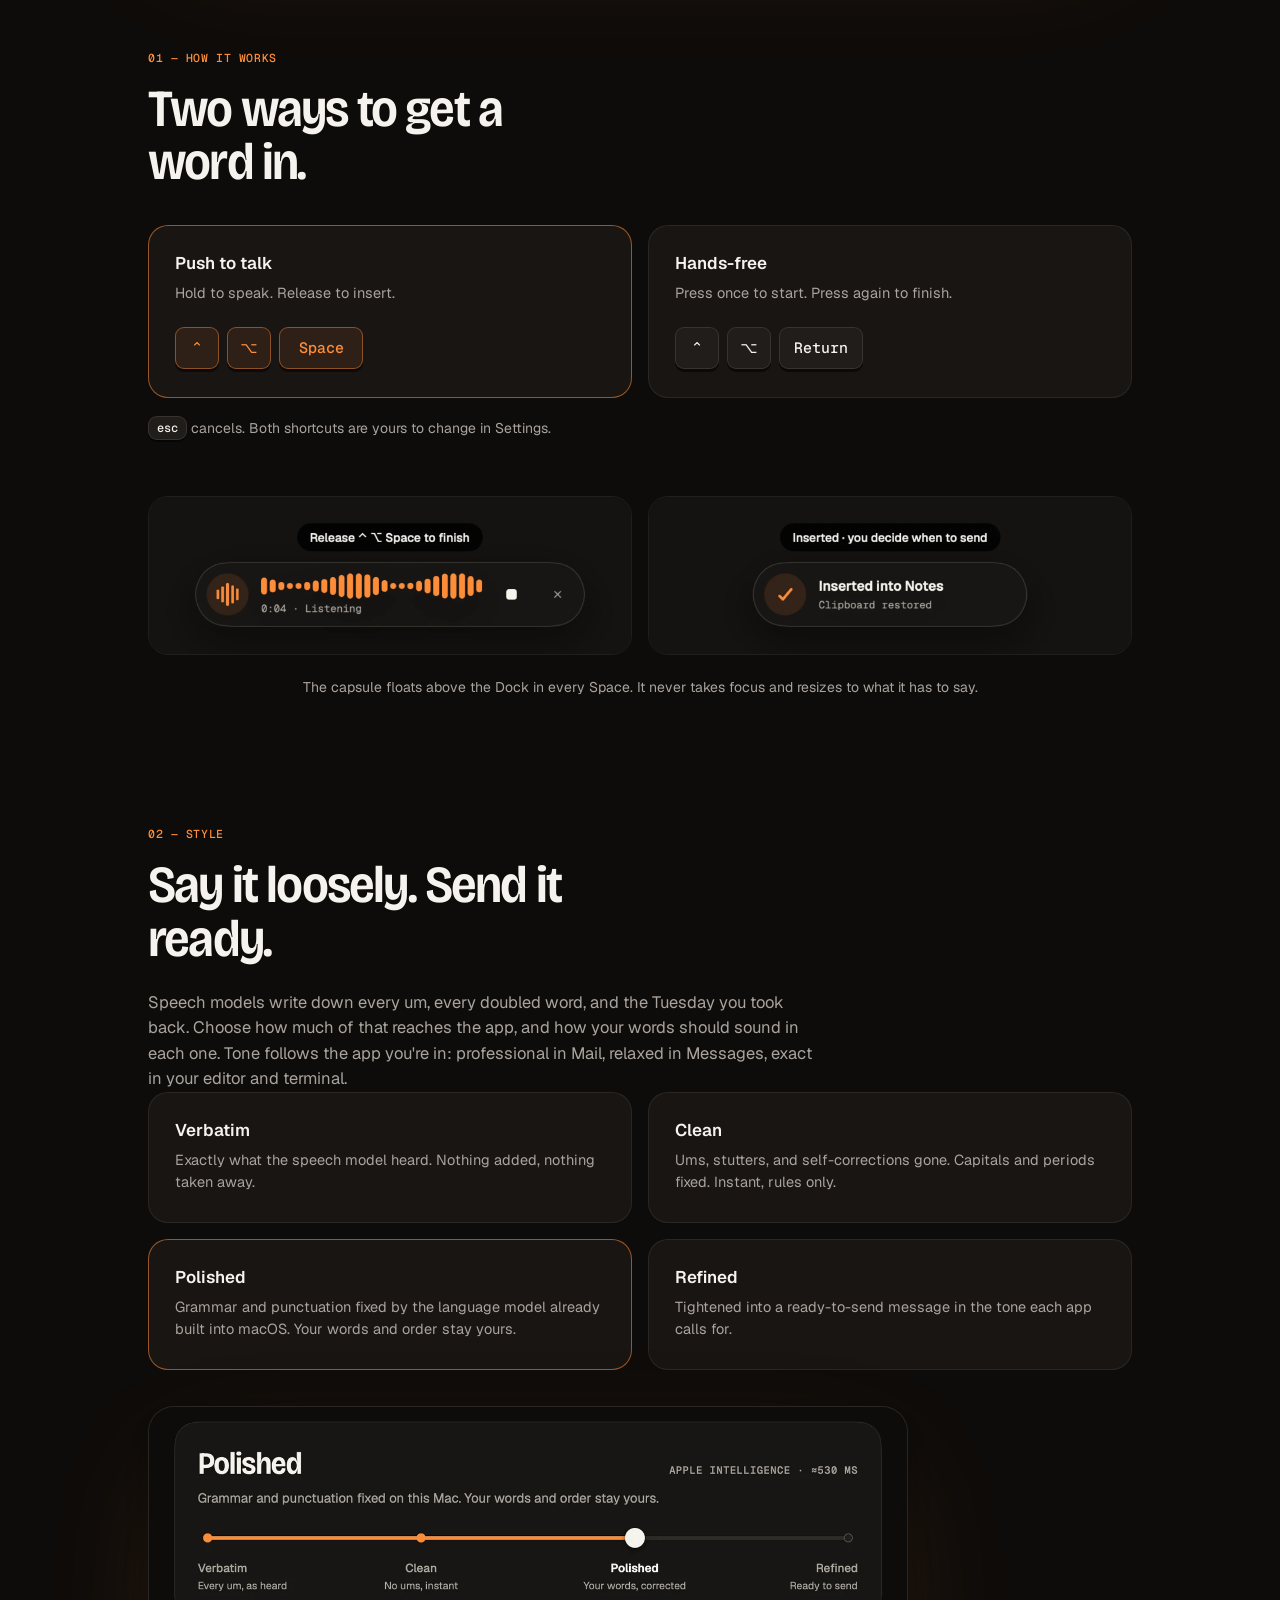
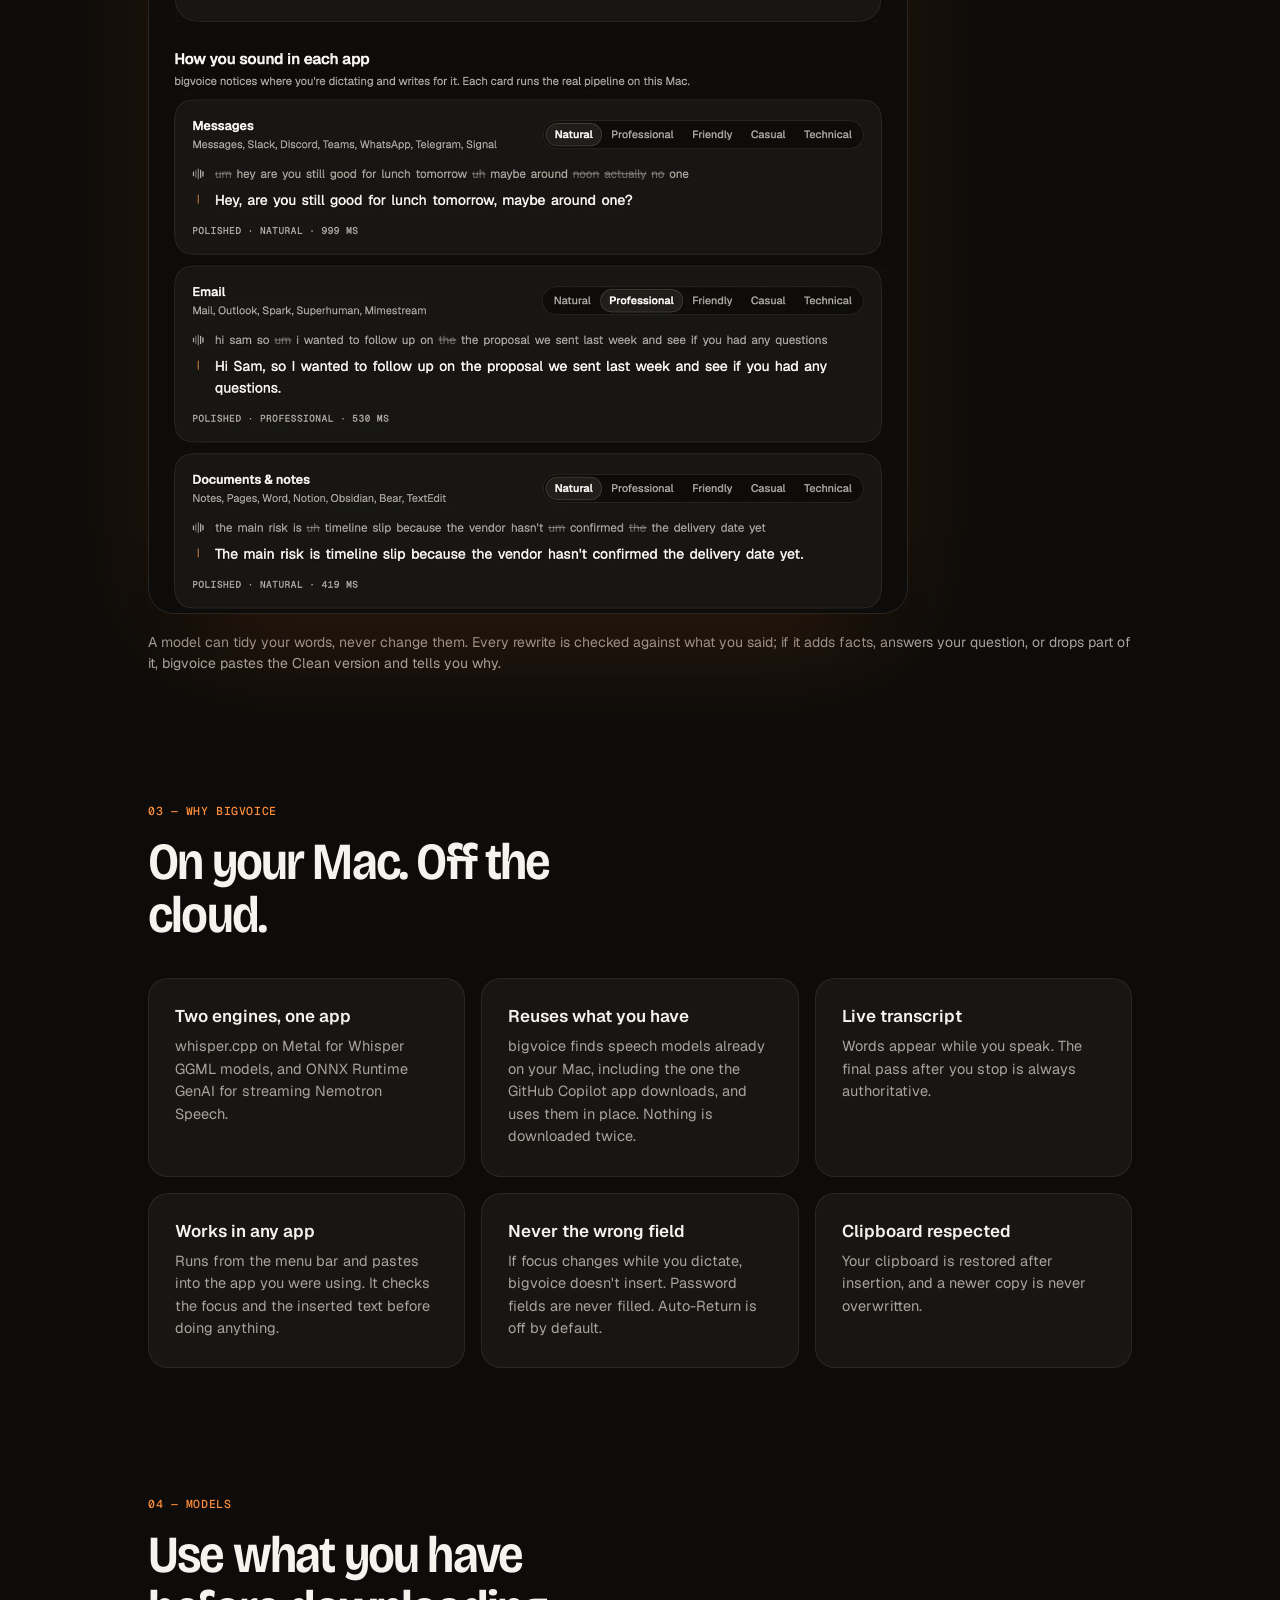
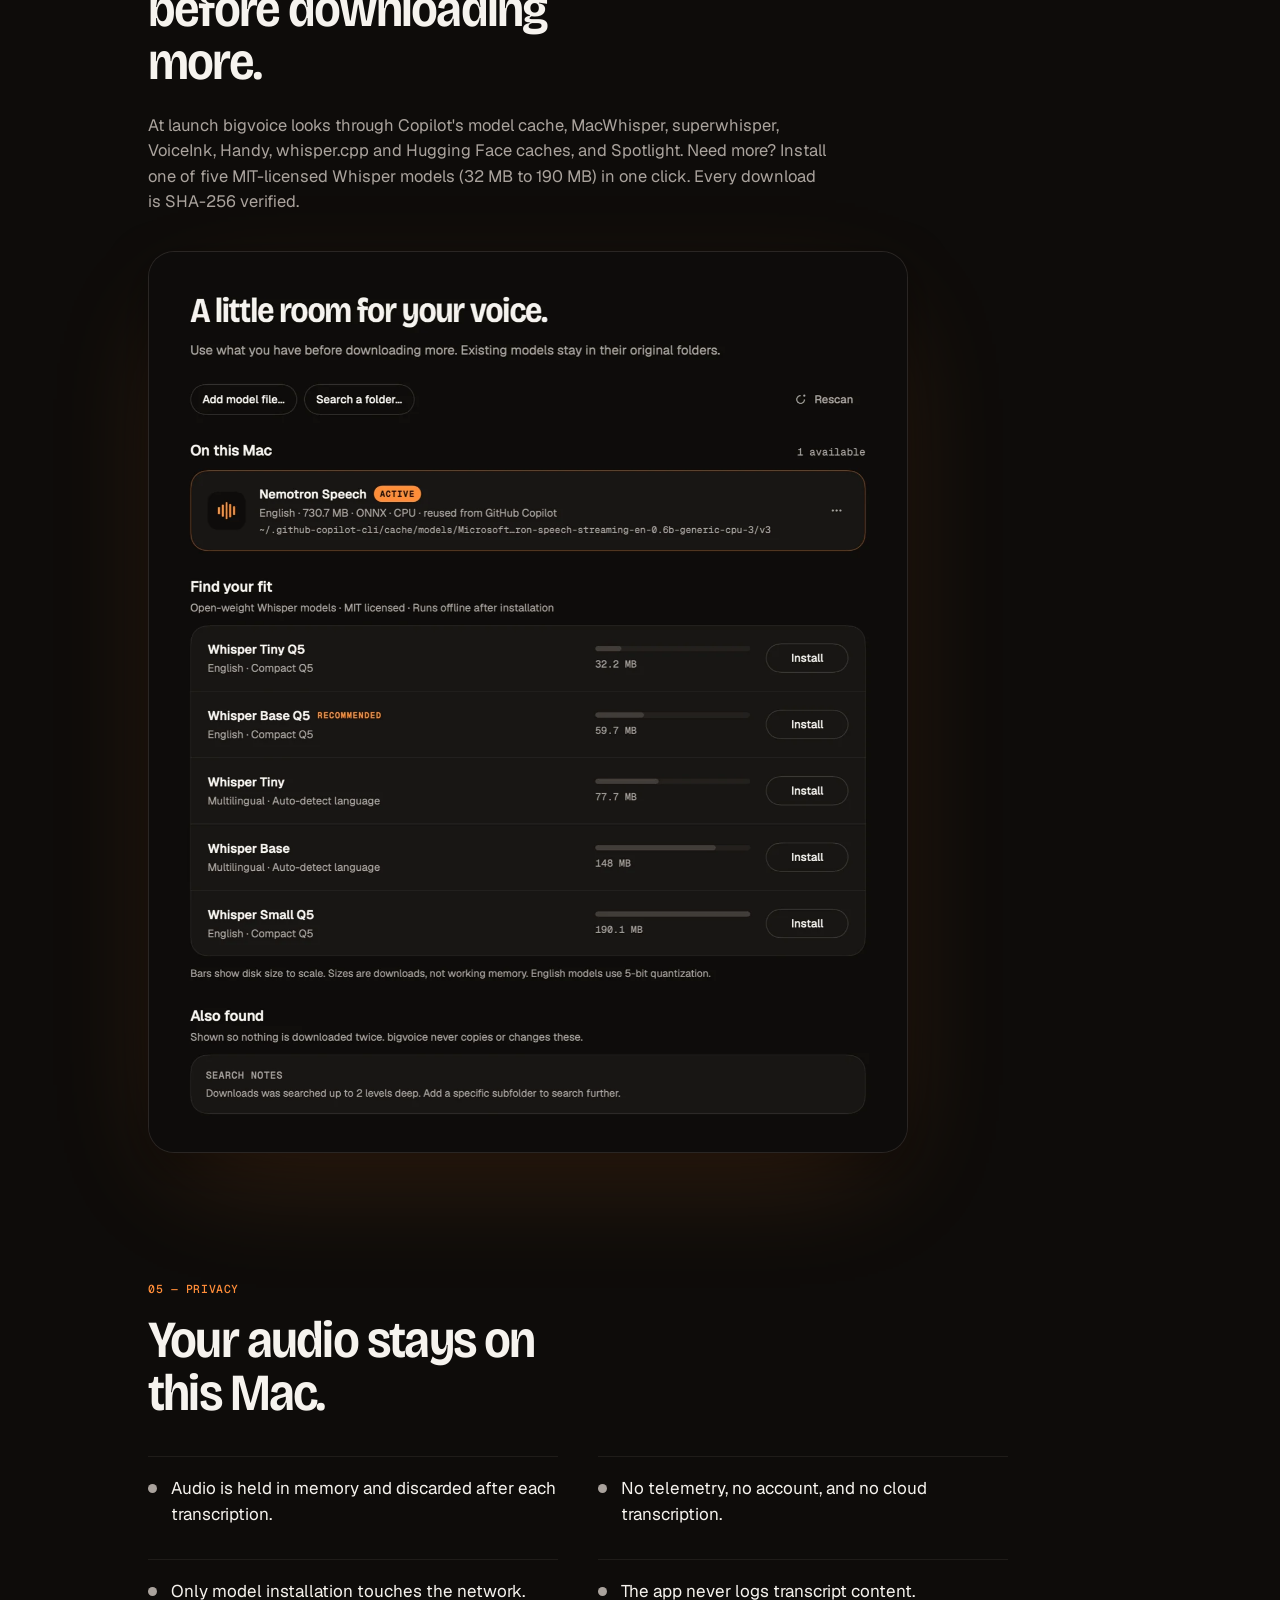
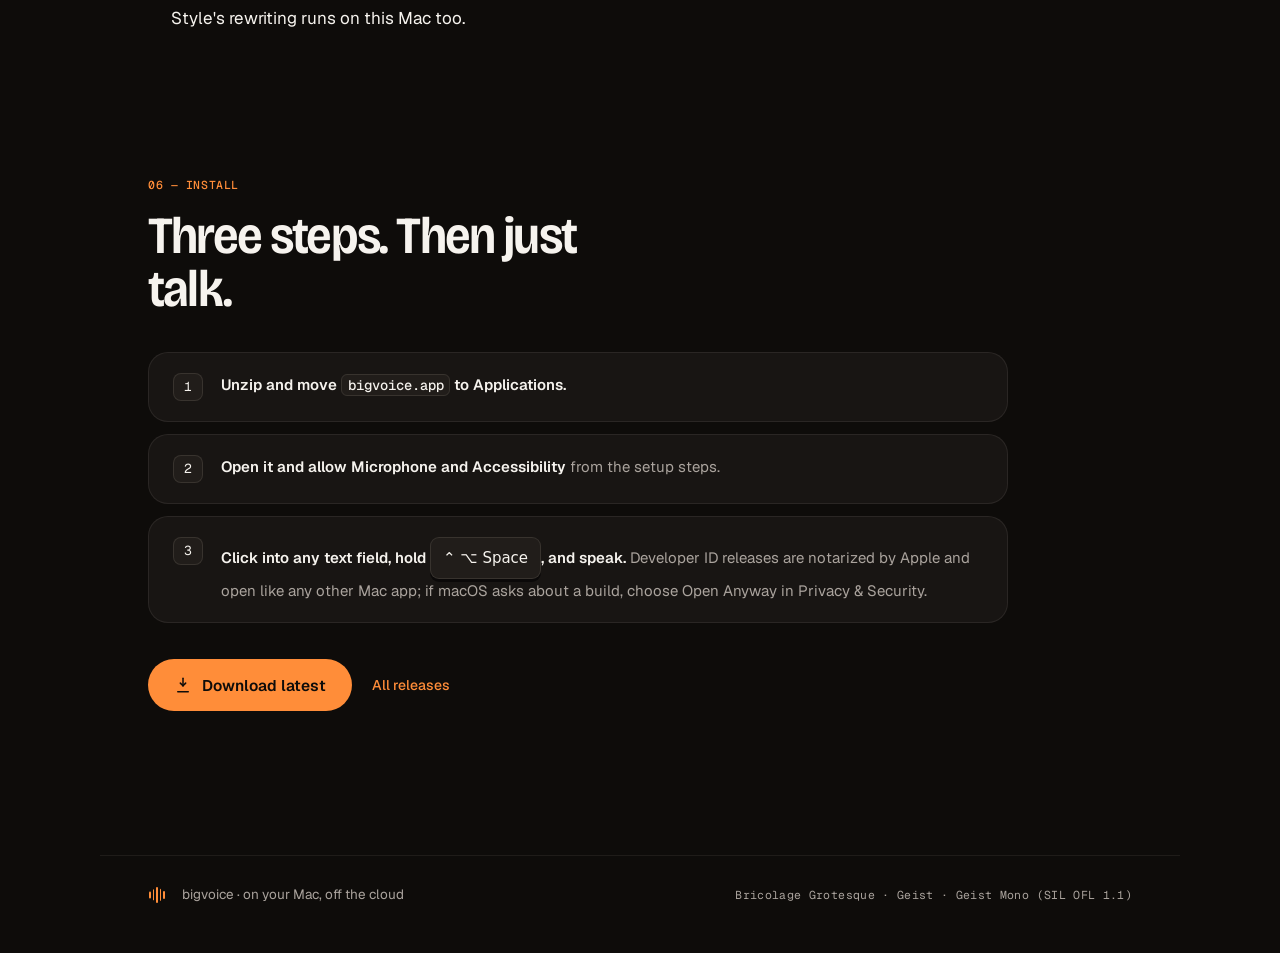
==== commit 338e033d: "Merge 1.1.1 (Xcode build, Developer ID, notarization, landing page) into 1.2 - Info.plist: 1.2, buil" ====
--- a/docs/index.html
+++ b/docs/index.html
@@ -77,8 +77,36 @@
     </figure>
   </section>
 
+  <section class="section" id="style">
+    <p class="kicker mono">02 — Style</p>
+    <h2>Say it loosely. Send it ready.</h2>
+    <p class="body">Speech models write down every um, every doubled word, and the Tuesday you took back. Choose how much of that reaches the app, and how your words should sound in each one. Tone follows the app you're in: professional in Mail, relaxed in Messages, exact in your editor and terminal.</p>
+    <div class="cards two">
+      <article class="card">
+        <h3>Verbatim</h3>
+        <p>Exactly what the speech model heard. Nothing added, nothing taken away.</p>
+      </article>
+      <article class="card">
+        <h3>Clean</h3>
+        <p>Ums, stutters, and self-corrections gone. Capitals and periods fixed. Instant, rules only.</p>
+      </article>
+      <article class="card card--active">
+        <h3>Polished</h3>
+        <p>Grammar and punctuation fixed by the language model already built into macOS. Your words and order stay yours.</p>
+      </article>
+      <article class="card">
+        <h3>Refined</h3>
+        <p>Tightened into a ready-to-send message in the tone each app calls for.</p>
+      </article>
+    </div>
+    <div class="shot shot--inset">
+      <img src="img/style.webp" width="1348" height="1433" loading="lazy" alt="The bigvoice Style page: a level control set to Polished, and cards for Messages, Email, and Documents showing what was heard, with fillers struck through, above the finished text in each app's tone.">
+    </div>
+    <p class="note">A model can tidy your words, never change them. Every rewrite is checked against what you said; if it adds facts, answers your question, or drops part of it, bigvoice pastes the Clean version and tells you why.</p>
+  </section>
+
   <section class="section">
-    <p class="kicker mono">02 — Why bigvoice</p>
+    <p class="kicker mono">03 — Why bigvoice</p>
     <h2>On your Mac. Off the cloud.</h2>
     <div class="cards three">
       <article class="card">
@@ -109,7 +137,7 @@
   </section>
 
   <section class="section" id="models">
-    <p class="kicker mono">03 — Models</p>
+    <p class="kicker mono">04 — Models</p>
     <h2>Use what you have before downloading more.</h2>
     <p class="body">At launch bigvoice looks through Copilot's model cache, MacWhisper, superwhisper, VoiceInk, Handy, whisper.cpp and Hugging Face caches, and Spotlight. Need more? Install one of five MIT-licensed Whisper models (32 MB to 190 MB) in one click. Every download is SHA-256 verified.</p>
     <div class="shot shot--inset">
@@ -118,23 +146,23 @@
   </section>
 
   <section class="section" id="privacy">
-    <p class="kicker mono">04 — Privacy</p>
+    <p class="kicker mono">05 — Privacy</p>
     <h2>Your audio stays on this Mac.</h2>
     <ul class="facts">
       <li><span class="dot" aria-hidden="true"></span>Audio is held in memory and discarded after each transcription.</li>
       <li><span class="dot" aria-hidden="true"></span>No telemetry, no account, and no cloud transcription.</li>
-      <li><span class="dot" aria-hidden="true"></span>Only model installation touches the network.</li>
+      <li><span class="dot" aria-hidden="true"></span>Only model installation touches the network. Style's rewriting runs on this Mac too.</li>
       <li><span class="dot" aria-hidden="true"></span>The app never logs transcript content.</li>
     </ul>
   </section>
 
   <section class="section install" id="install">
-    <p class="kicker mono">05 — Install</p>
+    <p class="kicker mono">06 — Install</p>
     <h2>Three steps. Then just talk.</h2>
     <ol class="steps">
       <li><span class="n mono">1</span><div><strong>Unzip and move <code>bigvoice.app</code> to Applications.</strong></div></li>
       <li><span class="n mono">2</span><div><strong>Open it and allow Microphone and Accessibility</strong> from the setup steps.</div></li>
-      <li><span class="n mono">3</span><div><strong>Click into any text field, hold <kbd>⌃ ⌥ Space</kbd>, and speak.</strong> Signed with Developer ID and notarized by Apple, so it opens like any other Mac app.</div></li>
+      <li><span class="n mono">3</span><div><strong>Click into any text field, hold <kbd>⌃ ⌥ Space</kbd>, and speak.</strong> Developer ID releases are notarized by Apple and open like any other Mac app; if macOS asks about a build, choose Open Anyway in Privacy &amp; Security.</div></li>
     </ol>
     <div class="cta cta--center">
       <a class="btn btn--primary" data-download href="https://github.com/promptclickrun/bigvoice/releases/latest">
